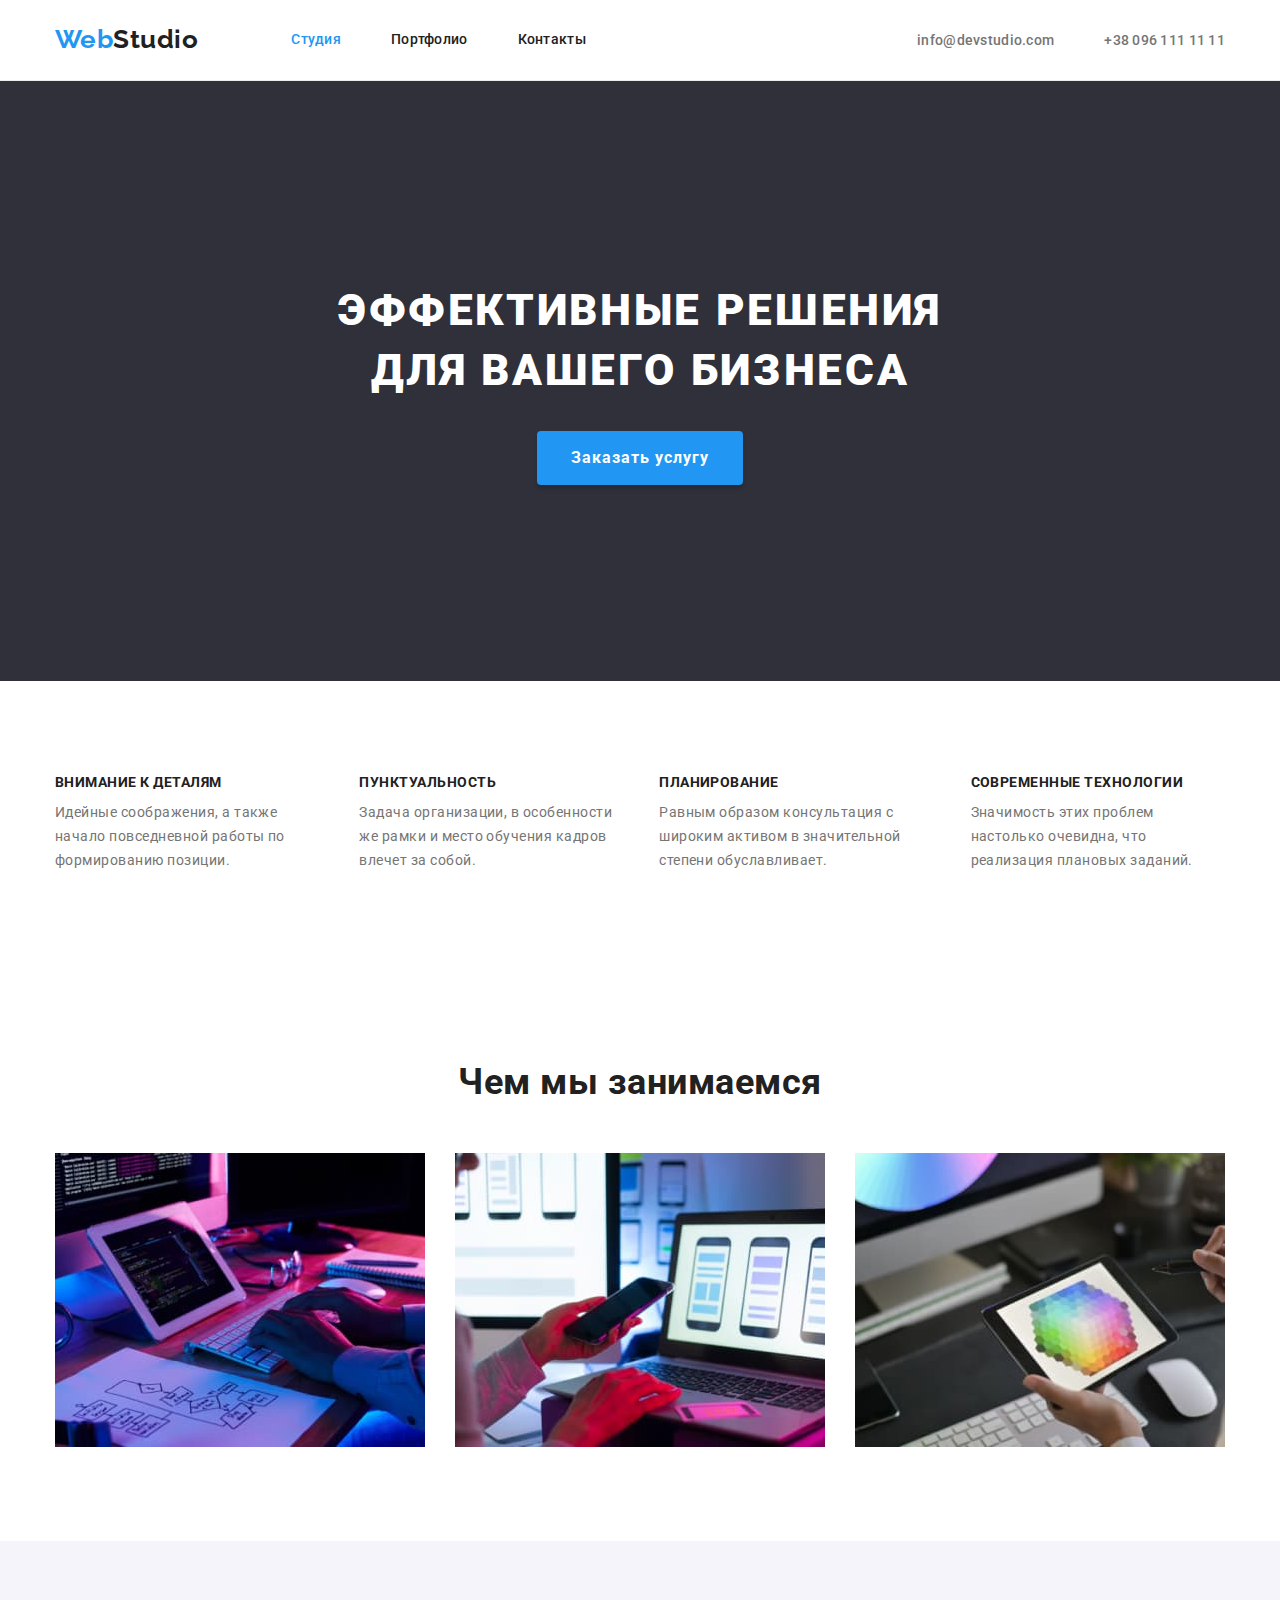
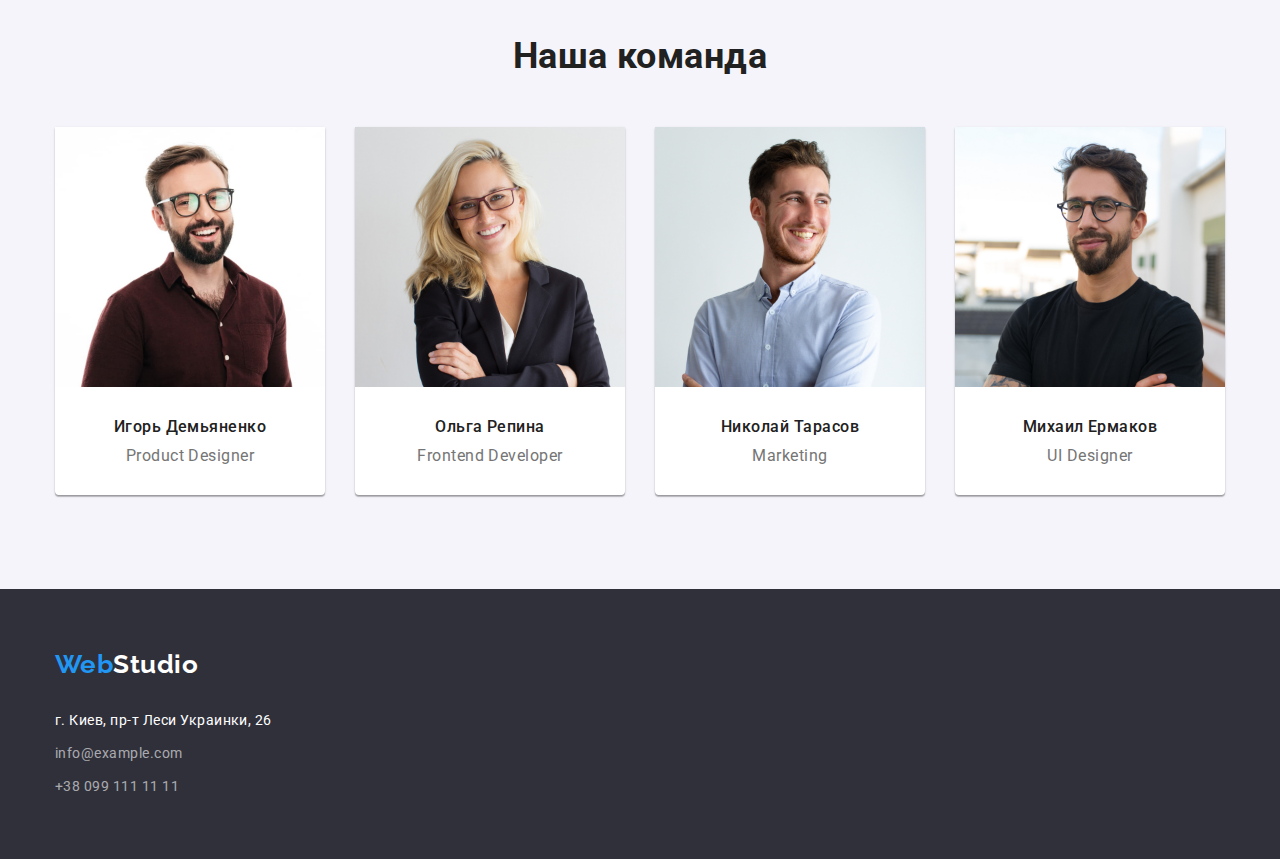
==== index.html @ 616c57e2 "Initial commit" ====
<!DOCTYPE html>
<html lang="ru">
  <head>
    <meta charset="UTF-8" />
    <meta http-equiv="X-UA-Compatible" content="IE=edge" />
    <meta name="viewport" content="width=device-width, initial-scale=1.0" />
    <title>Студия</title>
    <link
      href="https://fonts.googleapis.com/css2?family=Raleway:wght@700&family=Roboto:wght@400;500;700;900&display=swap"
      rel="stylesheet"
    />
    <link
      rel="stylesheet"
      href="https://cdnjs.cloudflare.com/ajax/libs/modern-normalize/1.1.0/modern-normalize.min.css"
    />
    <link rel="stylesheet" href="./css/styles.css" />
  </head>
  <body>
    <header class="header">
      <div class="container">
        <nav class="header-nav">
          <a href="index.html" class="black-logo link"
            ><span class="blue-logo">Web</span>Studio</a
          >
          <ul class="nav-list">
            <li class="item">
              <a href="index.html" class="link current">Студия</a>
            </li>
            <li class="item">
              <a href="portfolio.html" class="link">Портфолио</a>
            </li>
            <li class="item"><a href="" class="link">Контакты</a></li>
          </ul>
        </nav>

        <ul class="contact-list">
          <li class="item">
            <a href="mailto:info@devstudio.com" class="link"
              >info@devstudio.com</a
            >
          </li>
          <li class="item">
            <a href="tel:+380961111111" class="link">+38 096 111 11 11</a>
          </li>
        </ul>
      </div>
    </header>

    <main>
      <!--Герой-->
      <section class="hero section">
        <h1 class="title">
          Эффективные решения <br />
          для вашего бизнеса
        </h1>
        <button type="button" class="button">Заказать услугу</button>
      </section>

      <!--Преимущества-->
      <section class="feature section">
        <div class="container">
          <!-- <h2 class="title">Преимущества</h2> -->
          <ul class="feature-list">
            <li class="item">
              <h3 class="title">Внимание к деталям</h3>
              <p class="text">
                Идейные соображения, а также начало повседневной работы по
                формированию позиции.
              </p>
            </li>
            <li class="item">
              <h3 class="title">Пунктуальность</h3>
              <p class="text">
                Задача организации, в особенности же рамки и место обучения
                кадров влечет за собой.
              </p>
            </li>
            <li class="item">
              <h3 class="title">Планирование</h3>
              <p class="text">
                Равным образом консультация с широким активом в значительной
                степени обуславливает.
              </p>
            </li>
            <li class="item">
              <h3 class="title">Современные технологии</h3>
              <p class="text">
                Значимость этих проблем настолько очевидна, что реализация
                плановых заданий.
              </p>
            </li>
          </ul>
        </div>
      </section>

      <!--Чем мы занимаемся-->
      <section class="services section">
        <div class="container">
          <h2 class="title">Чем мы занимаемся</h2>
          <ul class="services-list">
            <li class="item">
              <img src="images/desktop.jpg" alt="Написание кода" width="370" />
            </li>
            <li class="item">
              <img
                src="images/mobile.jpg"
                alt="Кросплатформенная разработка"
                width="370"
              />
            </li>
            <li class="item">
              <img
                src="images/design.jpg"
                alt="Разработка дизайна"
                width="370"
              />
            </li>
          </ul>
        </div>
      </section>

      <!--Наша команда-->
      <section class="team section">
        <div class="container">
          <h2 class="title">Наша команда</h2>
          <ul class="team-list">
            <li class="item">
              <img src="images/igor.jpg" alt="Фото работника" width="270" />
              <h3 class="title">Игорь Демьяненко</h3>
              <p class="text">Product Designer</p>
            </li>
            <li class="item">
              <img src="images/olga.jpg" alt="Фото работника" width="270" />
              <h3 class="title">Ольга Репина</h3>
              <p class="text">Frontend Developer</p>
            </li>
            <li class="item">
              <img src="images/nikolay.jpg" alt="Фото работника" width="270" />
              <h3 class="title">Николай Тарасов</h3>
              <p class="text">Marketing</p>
            </li>
            <li class="item">
              <img src="images/michael.jpg" alt="Фото работника" width="270" />
              <h3 class="title">Михаил Ермаков</h3>
              <p class="text">UI Designer</p>
            </li>
          </ul>
        </div>
      </section>
    </main>

    <footer class="footer">
      <address class="adr container">
        <ul class="footer-list">
          <li class="item">
            <a href="index.html" class="white-logo link"
              ><span class="blue-logo">Web</span>Studio</a
            >
          </li>
          <li class="item">
            <a
              href="https://goo.gl/maps/AY5JssXBydzWgsubA"
              class="footer-address link"
              >г. Киев, пр-т Леси Украинки, 26</a
            >
          </li>
          <li class="item">
            <a href="mailto:info@example.com" class="footer-contacts link"
              >info@example.com</a
            >
          </li>
          <li class="item">
            <a href="tel:+380991111111" class="footer-contacts link"
              >+38 099 111 11 11</a
            >
          </li>
        </ul>
      </address>
    </footer>
  </body>
</html>
---- css/styles.css ----
/* цвет основного текста #212121 */
/* вторичный цвет текста #757575 */
/* цвет акцента #2196f3 */
/* белый #ffffff */
/* вторичный цвет фона #f5f4fa */

:root {
  --primary-text-color: #212121;
  --second-text-color: #757575;
  --accent-color: #2196f3;
  --white: #ffffff;
  --secondary-bgc: #f5f4fa;
  --third-bgc: #2f303a;
  --card-set-gap: 30px;
}

body {
  font-family: Roboto, sans-serif;
  color: var(--primary-text-color);
  letter-spacing: 0.03em;
}

h1,
h2,
h3,
h4,
h5,
h6,
p {
  margin: 0;
  padding: 0;
}

ul {
  list-style: none;
  margin: 0;
  padding: 0;
}

img {
  display: block;
  max-width: 100%;
}

/* Утилиты */
.container {
  margin-left: auto;
  margin-right: auto;
  width: 1200px;
  padding-left: 15px;
  padding-right: 15px;
  /* outline: 2px solid tomato; */
}

.section {
  padding-top: 94px;
  padding-bottom: 94px;
  /* outline: 2px solid tomato; */
}

.link {
  text-decoration: none;
  color: var(--primary-text-color);
}

.current {
  color: var(--accent-color);
}

.button {
  cursor: pointer;
}

/* index.html */

/* header */

.black-logo {
  padding-top: 24px;
  padding-bottom: 25px;
  font-family: "Raleway";
  font-weight: 700;
  font-size: 26px;
  line-height: 1.19;
  color: var(--primary-text-color);
}

.blue-logo {
  font-family: "Raleway";
  font-weight: 700;
  font-size: 26px;
  line-height: 1.19;
  color: var(--accent-color);
}

.header {
  border-bottom: 1px solid #ECECEC;
}

.header .container {
  display: flex;
  align-items: center;
}

.header-nav {
  display: flex;
  align-items: center;
}

.nav-list {
  display: flex;
  margin-left: 93px;
}

.nav-list .item:not(:last-child) {
  margin-right: 50px;
}

.nav-list .link {
  display: block;
  padding-top: 32px;
  padding-bottom: 32px;

  font-weight: 500;
  font-size: 14px;
  line-height: 1.14;
  letter-spacing: 0.02em;
}

.nav-list .link:hover,
.nav-list .link:focus {
  color: var(--accent-color);
}

.contact-list {
  display: flex;
  margin-left: auto;
}

.contact-list .item:not(:last-child) {
  margin-right: 50px;
}

.contact-list .link {
  padding-top: 32px;
  padding-bottom: 32px;
  font-weight: 500;
  font-size: 14px;
  line-height: 1.14;
  letter-spacing: 0.02em;
  color: var(--second-text-color);
}

.contact-list .link:hover,
.contact-list .link:focus {
  color: var(--accent-color);
}

/* main */

/* hero */
.hero {
  padding-top: 200px;
  height: 600px;

  text-align: center;
  background-color: var(--third-bgc);
}

.hero .title {
  margin-bottom: 30px;

  font-weight: 900;
  font-size: 44px;
  line-height: 1.36;
  letter-spacing: 0.06em;
  text-transform: uppercase;
  color: var(--white);
}

.hero .button {
  padding: 10px 32px;

  font-weight: 700;
  font-size: 16px;
  line-height: 1.88;
  letter-spacing: 0.06em;
  box-shadow: 0px 4px 4px rgba(0, 0, 0, 0.15);
  border-radius: 4px;
  border-color: transparent;
  color: var(--white);
  background-color: var(--accent-color);
}

.hero .button:hover,
.hero .button:focus {
  color: var(--accent-color);
  background-color: var(--white);
}

/* features */

.feature-list {
  display: flex;
}

.feature-list .item:not(:last-child) {
  margin-right: 30px;
}

.feature-list .title {
  margin-bottom: 10px;

  font-weight: 700;
  font-size: 14px;
  line-height: 1.14;
  text-transform: uppercase;
  color: var(--primary-text-color);
}

.feature-list .text {
  font-size: 14px;
  line-height: 1.71;
  color: var(--second-text-color);
}

/* serices */

.services {
  text-align: center;
}

.services-list {
  display: flex;
}

.services-list .item:not(:last-child) {
  margin-right: 30px;
}

.services .title {
  margin-bottom: 50px;

  font-weight: 700;
  font-size: 36px;
  line-height: 1.17;
  color: var(--primary-text-color);
}

/* our team */

.team {
  background-color: var(--secondary-bgc);
}

.team .container {
  text-align: center;
}

.team .container > .title {
  margin-bottom: 50px;
}

.team .title {
  font-weight: 700;
  font-size: 36px;
  line-height: 1.17;
  color: var(--primary-text-color);
}

.team-list {
  display: flex;
}

.team-list .item {
  box-shadow: 0px 1px 3px rgba(0, 0, 0, 0.12), 0px 1px 1px rgba(0, 0, 0, 0.14),
    0px 2px 1px rgba(0, 0, 0, 0.2);
  border-radius: 0px 0px 4px 4px;
  background-color: #fff;
}

.team-list .item:not(:last-child) {
  margin-right: 30px;
}

.team-list .title {
  margin-top: 30px;
  margin-bottom: 10px;

  font-weight: 500;
  font-size: 16px;
  line-height: 1.19;
  color: var(--primary-text-color);
}

.team-list .text {
  margin-bottom: 30px;

  font-size: 16px;
  line-height: 1.19;
  color: var(--second-text-color);
}

/* footer */

.footer {
  background-color: var(--third-bgc);
}

.footer .container {
  padding-top: 60px;
  padding-bottom: 60px;
}

.footer-list a {
  display: inline-block;
}

.footer-list .item:not(:last-child) {
  margin-bottom: 9px;
}

.white-logo {
  margin-bottom: 20px;

  font-family: "Raleway";
  font-weight: 700;
  font-style: normal;
  font-size: 26px;
  line-height: 1.19;
  color: var(--white);
}

.footer-address {
  font-size: 14px;
  font-style: normal;
  line-height: 1.71;
  color: var(--white);
}

.footer-contacts {
  font-size: 14px;
  font-style: normal;
  line-height: 1.71;
  color: rgba(255, 255, 255, 0.6);
}

.footer-contacts:hover,
.footer-contacts:focus {
  color: var(--accent-color);
}

/* portfolio.html */

/* filter buttons */

.button-list {
  display: flex;
  margin-bottom: 50px;
  justify-content: center;
}

.button-list .item:not(:last-child) {
  margin-right: 8px;
}

.button-list .button {
  padding-top: 6px;
  padding-bottom: 6px;
  padding-left: 22px;
  padding-right: 22px;

  font-weight: 500;
  font-size: 16px;
  line-height: 1.62;
  border-radius: 4px;
  border-color: transparent;
  text-align: center;
  color: var(--primary-text-color);
  background-color: var(--secondary-bgc);
}

.button-list .button:hover,
.button-list .button:focus {
  color: var(--white);
  background-color: var(--accent-color);
}

/* work list */

.work-list {
  display: flex;
  flex-wrap: wrap;
  margin-left: calc(-1 * var(--card-set-gap));
  margin-top: calc(-1 * var(--card-set-gap));
}

.work-list .item {
  flex-basis: calc(100% / 3 - var(--card-set-gap));
  margin-left: var(--card-set-gap);
  margin-top: var(--card-set-gap);
}

.card-content {
  padding: 20px 24px;
  border: 1px solid #eeeeee;
}

.work-list .title {
  font-weight: 700;
  font-size: 18px;
  line-height: 2;
  letter-spacing: 0.06em;
  color: var(--primary-text-color);
}

.work-list .text {
  font-size: 16px;
  line-height: 1.88;
  color: var(--second-text-color);
}
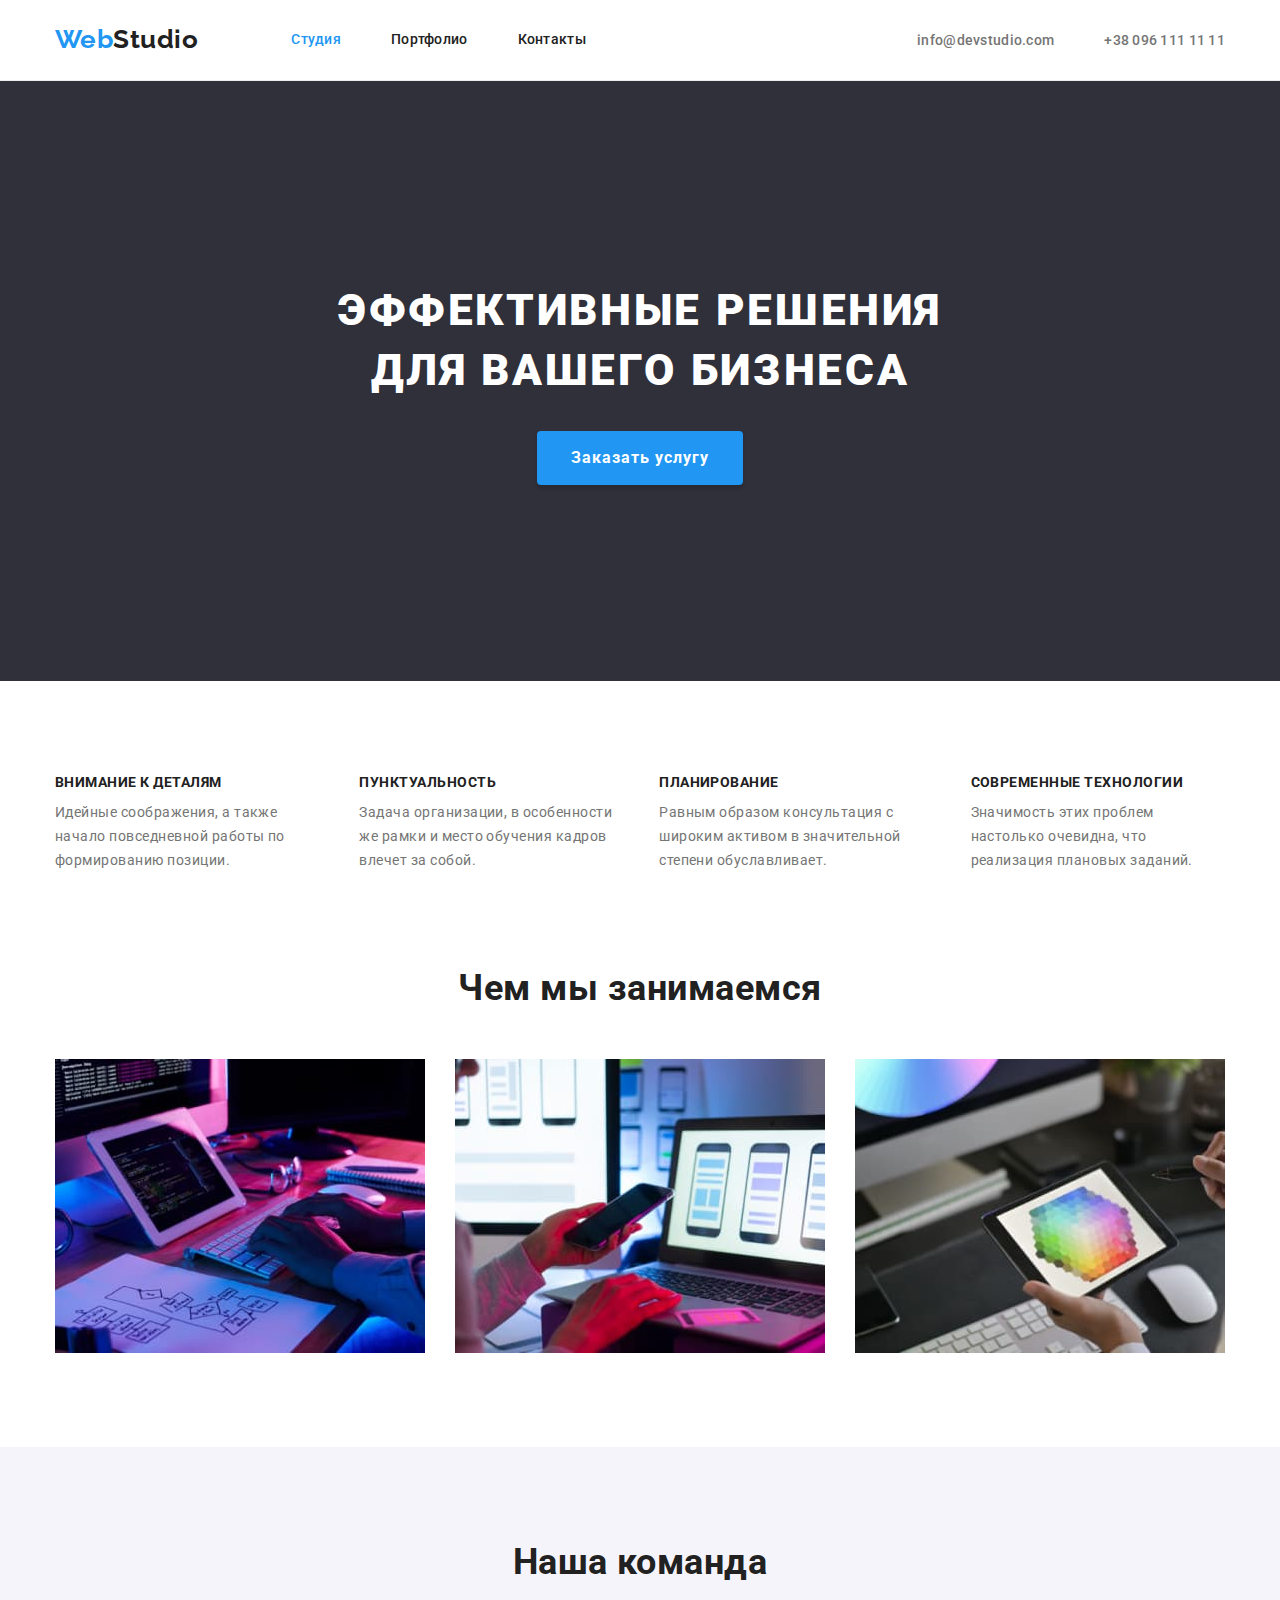
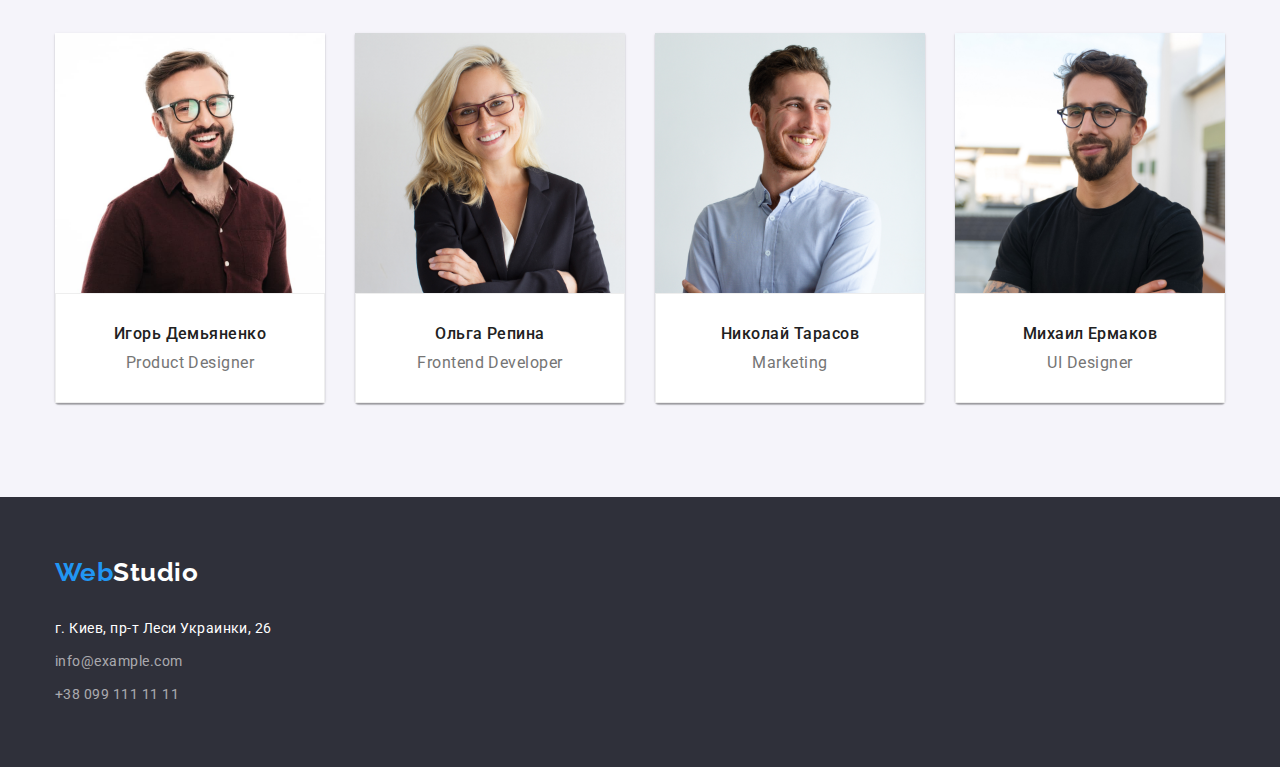
==== commit a6a541e6: "Виправлено падінги" ====
--- a/index.html
+++ b/index.html
@@ -94,7 +94,7 @@
       </section>
 
       <!--Чем мы занимаемся-->
-      <section class="services section">
+      <section class="services">
         <div class="container">
           <h2 class="title">Чем мы занимаемся</h2>
           <ul class="services-list">
@@ -126,23 +126,31 @@
           <ul class="team-list">
             <li class="item">
               <img src="images/igor.jpg" alt="Фото работника" width="270" />
-              <h3 class="title">Игорь Демьяненко</h3>
-              <p class="text">Product Designer</p>
+              <div class="card-content">
+                <h3 class="title">Игорь Демьяненко</h3>
+                <p class="text">Product Designer</p>
+              </div>
             </li>
             <li class="item">
               <img src="images/olga.jpg" alt="Фото работника" width="270" />
-              <h3 class="title">Ольга Репина</h3>
-              <p class="text">Frontend Developer</p>
+              <div class="card-content">
+                <h3 class="title">Ольга Репина</h3>
+                <p class="text">Frontend Developer</p>
+              </div>
             </li>
             <li class="item">
               <img src="images/nikolay.jpg" alt="Фото работника" width="270" />
-              <h3 class="title">Николай Тарасов</h3>
-              <p class="text">Marketing</p>
+              <div class="card-content">
+                <h3 class="title">Николай Тарасов</h3>
+                <p class="text">Marketing</p>
+              </div>
             </li>
             <li class="item">
               <img src="images/michael.jpg" alt="Фото работника" width="270" />
-              <h3 class="title">Михаил Ермаков</h3>
-              <p class="text">UI Designer</p>
+              <div class="card-content">
+                <h3 class="title">Михаил Ермаков</h3>
+                <p class="text">UI Designer</p>
+              </div>
             </li>
           </ul>
         </div>
--- a/css/styles.css
+++ b/css/styles.css
@@ -94,7 +94,7 @@
 }
 
 .header {
-  border-bottom: 1px solid #ECECEC;
+  border-bottom: 1px solid #ececec;
 }
 
 .header .container {
@@ -228,6 +228,7 @@
 
 .services {
   text-align: center;
+  padding-bottom: 94px;
 }
 
 .services-list {
@@ -283,8 +284,12 @@
   margin-right: 30px;
 }
 
+.team .card-content {
+  padding-top: 30px;
+  padding-bottom: 30px;
+}
+
 .team-list .title {
-  margin-top: 30px;
   margin-bottom: 10px;
 
   font-weight: 500;
@@ -294,8 +299,6 @@
 }
 
 .team-list .text {
-  margin-bottom: 30px;
-
   font-size: 16px;
   line-height: 1.19;
   color: var(--second-text-color);
@@ -305,9 +308,6 @@
 
 .footer {
   background-color: var(--third-bgc);
-}
-
-.footer .container {
   padding-top: 60px;
   padding-bottom: 60px;
 }
